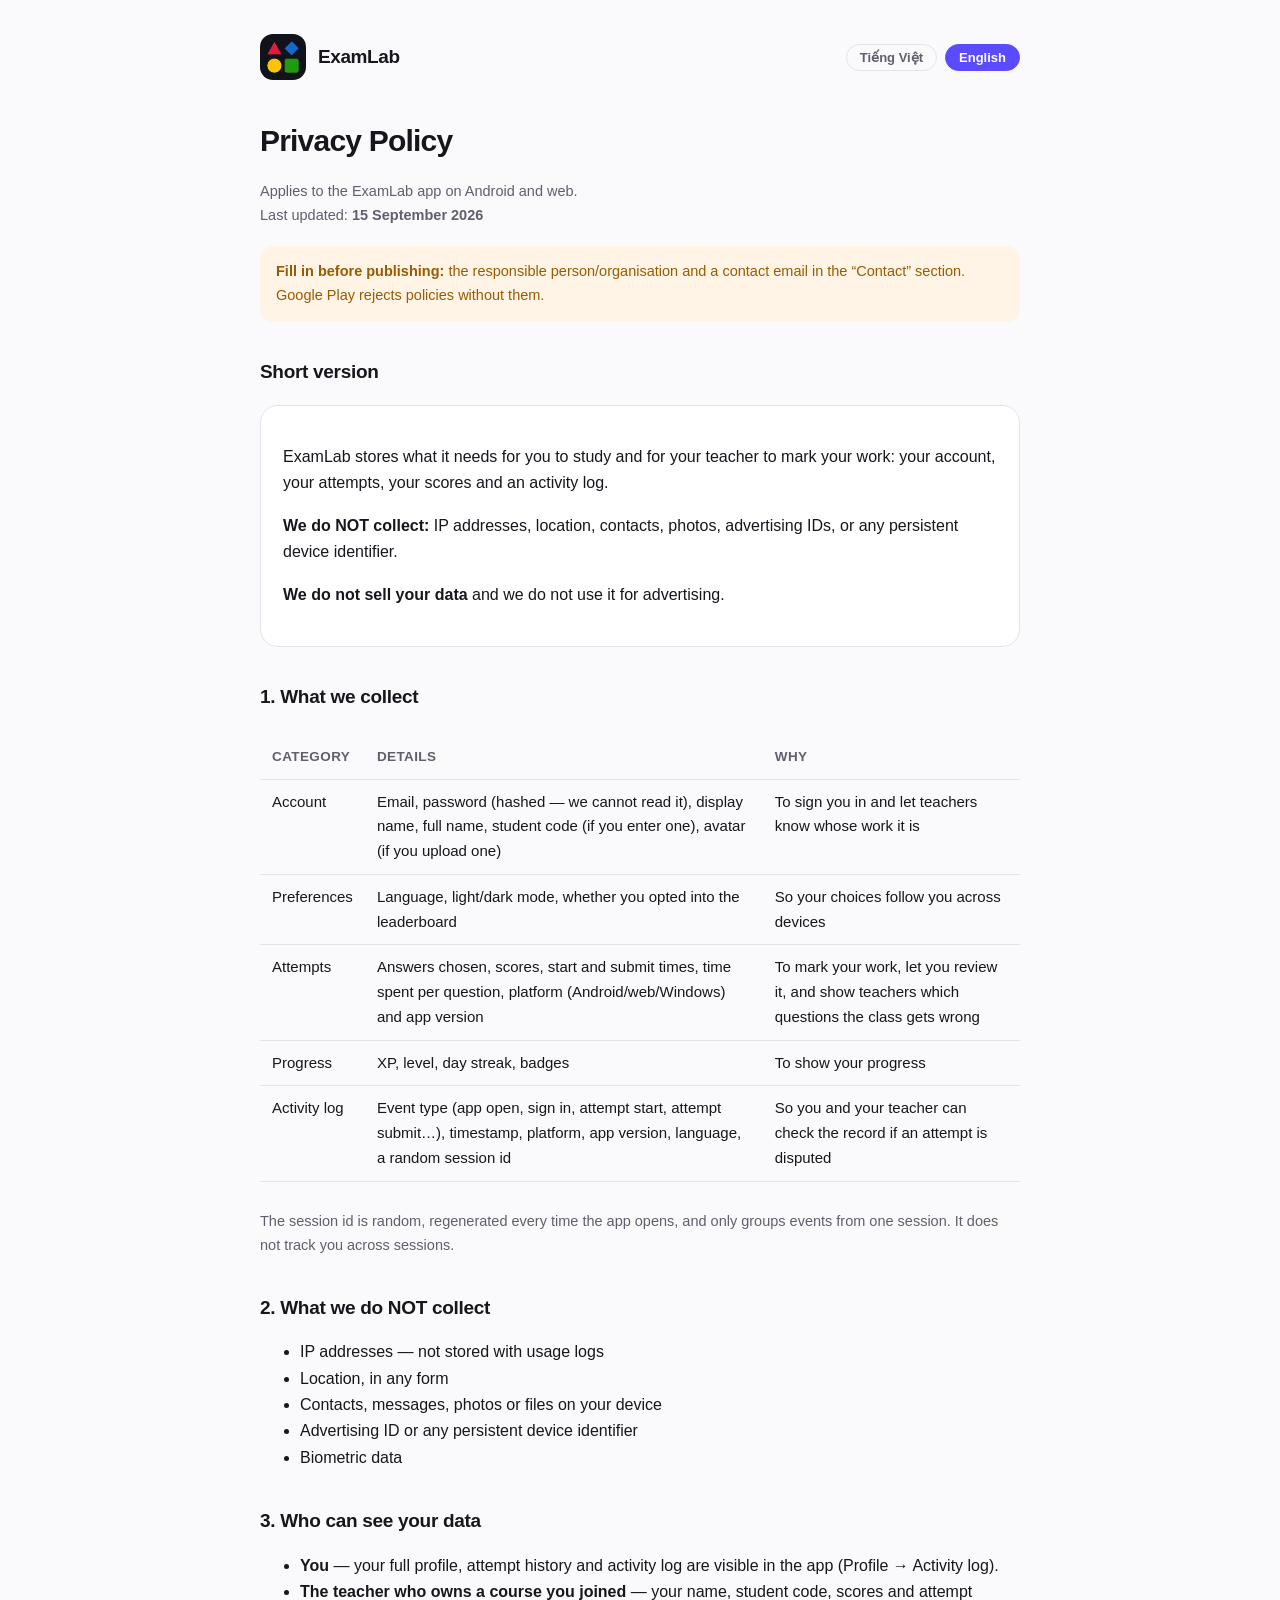
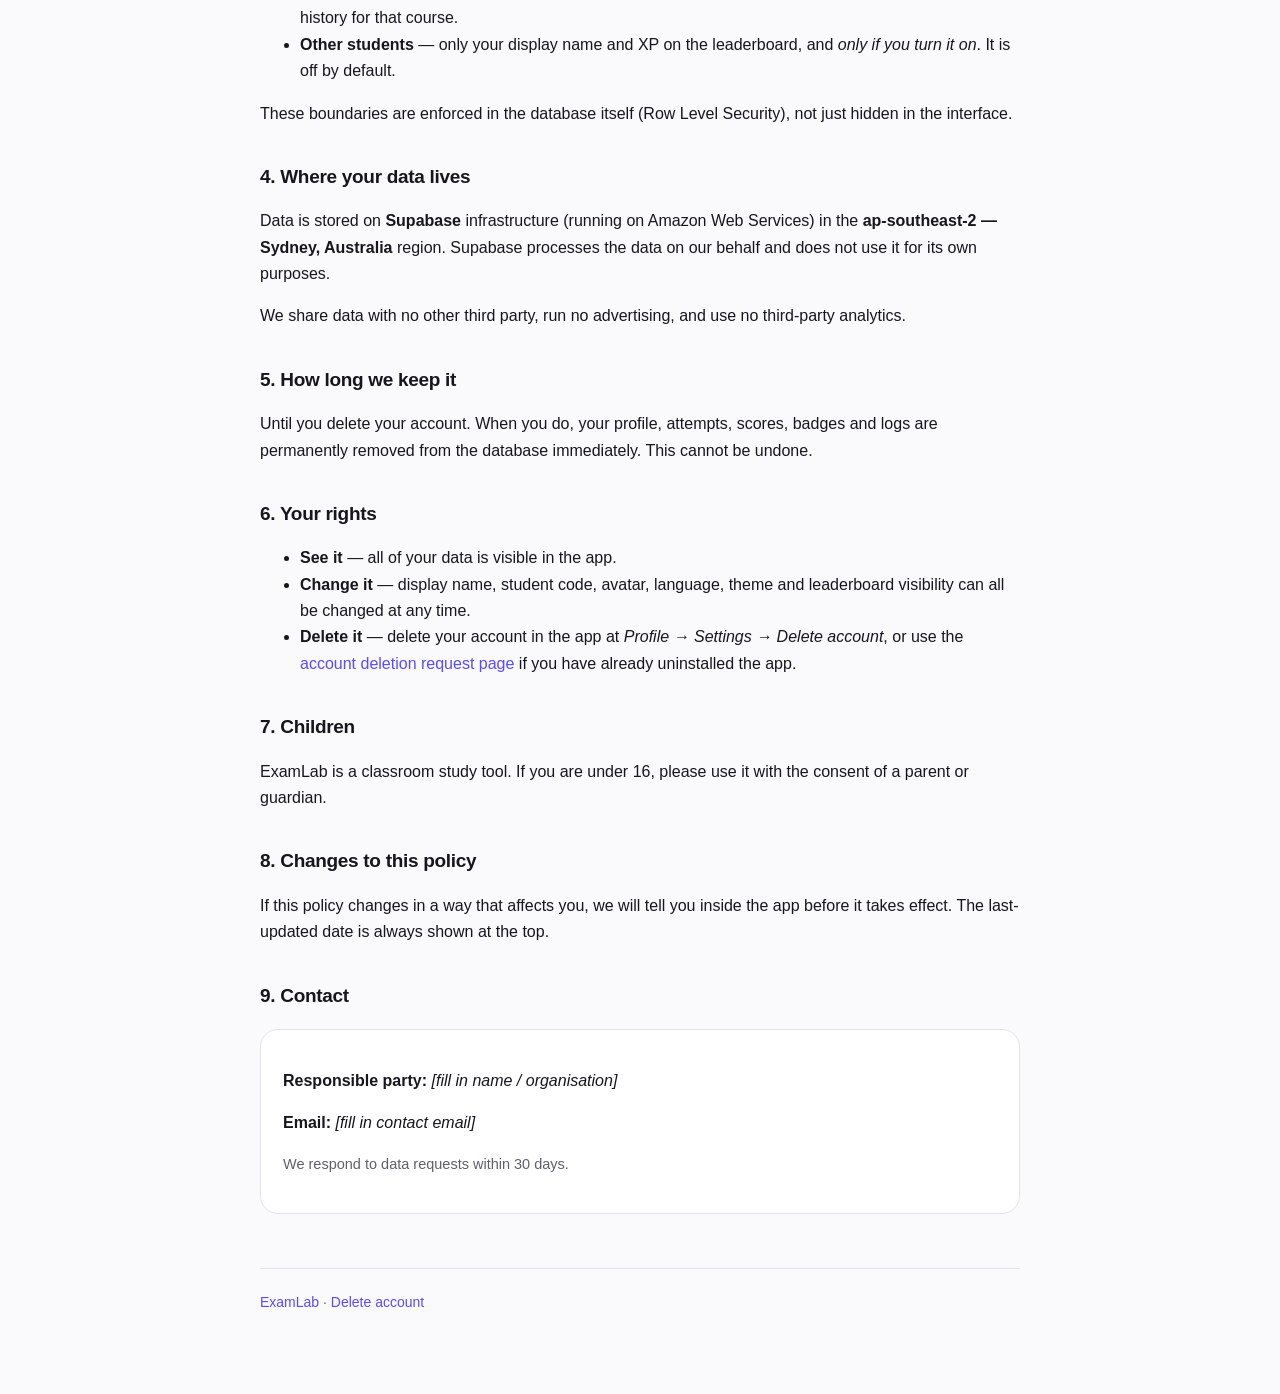
==== privacy.html @ 7a6a3266 "Build từ mittohoa/EXAM-lab@da95bce" ====
<!doctype html>
<html lang="vi">
<head>
<meta charset="utf-8">
<meta name="viewport" content="width=device-width, initial-scale=1">
<title>Chính sách quyền riêng tư — ExamLab</title>
  <link rel="icon" type="image/png" href="favicon.png">
  <link rel="apple-touch-icon" href="apple-touch-icon.png">
  <meta name="theme-color" content="#12121A">

  <meta property="og:title" content="ExamLab — Luyện đề trắc nghiệm">
  <meta property="og:description" content="Nhiều khoá học, nhiều mức độ. Làm bài trên điện thoại hoặc trình duyệt, có chế độ ngoại tuyến.">
  <meta property="og:image" content="https://mittohoa.github.io/examlab-web/og-image.png">
  <meta property="og:type" content="website">
  <meta name="twitter:card" content="summary_large_image">
  <link rel="stylesheet" href="style.css">
</head>
<body>
<div class="wrap">

<header>
  <img class="logo" src="apple-touch-icon.png" alt="ExamLab" width="46" height="46">
  <div class="name">ExamLab</div>
  <div class="lang">
    <button onclick="setLang('vi')" aria-pressed="true" id="b-vi">Tiếng Việt</button>
    <button onclick="setLang('en')" aria-pressed="false" id="b-en">English</button>
  </div>
</header>

<!-- ============================ TIẾNG VIỆT ============================ -->
<div lang="vi">

<h1>Chính sách quyền riêng tư</h1>
<p class="muted">Áp dụng cho ứng dụng ExamLab trên Android và web.<br>
Cập nhật lần cuối: <strong>15/09/2026</strong></p>

<div class="notice">
  <strong>Cần điền trước khi phát hành:</strong> tên đơn vị/cá nhân chịu trách nhiệm
  và email liên hệ ở mục “Liên hệ” cuối trang. Google Play sẽ từ chối nếu thiếu.
</div>

<h2>Tóm tắt ngắn</h2>
<div class="card">
  <p>ExamLab lưu những gì cần để bạn học và để giảng viên chấm bài: tài khoản, bài
  làm, điểm số và nhật ký truy cập.</p>
  <p><strong>Chúng tôi KHÔNG thu thập:</strong> địa chỉ IP, vị trí, danh bạ, ảnh,
  mã quảng cáo, hay bất kỳ mã định danh thiết bị bền vững nào.</p>
  <p><strong>Chúng tôi KHÔNG bán dữ liệu</strong> và không dùng dữ liệu của bạn cho
  quảng cáo.</p>
</div>

<h2>1. Dữ liệu chúng tôi thu thập</h2>

<div class="table-scroll">
<table>
  <tr><th>Nhóm</th><th>Cụ thể</th><th>Vì sao cần</th></tr>
  <tr>
    <td>Tài khoản</td>
    <td>Email, mật khẩu (đã băm, chúng tôi không đọc được), tên hiển thị,
        họ tên, mã học viên (nếu bạn nhập), ảnh đại diện (nếu bạn tải lên)</td>
    <td>Để đăng nhập và để giảng viên biết bài của ai</td>
  </tr>
  <tr>
    <td>Tuỳ chọn hiển thị</td>
    <td>Ngôn ngữ, chế độ sáng/tối, việc bạn có bật bảng xếp hạng hay không</td>
    <td>Để giữ nguyên lựa chọn khi bạn đổi thiết bị</td>
  </tr>
  <tr>
    <td>Bài làm</td>
    <td>Đáp án đã chọn, điểm, thời điểm bắt đầu và nộp, thời gian làm từng câu,
        nền tảng (Android/web/Windows) và phiên bản ứng dụng</td>
    <td>Để chấm điểm, cho bạn xem lại, và để giảng viên biết câu nào cả lớp hay sai</td>
  </tr>
  <tr>
    <td>Thành tích</td>
    <td>Điểm kinh nghiệm, cấp độ, chuỗi ngày học, huy hiệu</td>
    <td>Để hiển thị tiến bộ của bạn</td>
  </tr>
  <tr>
    <td>Nhật ký truy cập</td>
    <td>Loại sự kiện (mở ứng dụng, đăng nhập, bắt đầu làm bài, nộp bài…), thời điểm,
        nền tảng, phiên bản ứng dụng, ngôn ngữ, mã phiên ngẫu nhiên</td>
    <td>Để bạn và giảng viên đối chiếu khi có tranh chấp về bài làm</td>
  </tr>
</table>
</div>

<p class="muted">Mã phiên là chuỗi ngẫu nhiên sinh mới mỗi lần mở ứng dụng, chỉ dùng
để gom các sự kiện của cùng một lần sử dụng. Nó không theo dõi bạn giữa các lần mở.</p>

<h2>2. Dữ liệu chúng tôi KHÔNG thu thập</h2>
<ul>
  <li>Địa chỉ IP — không được lưu cùng nhật ký sử dụng</li>
  <li>Vị trí địa lý dưới mọi hình thức</li>
  <li>Danh bạ, tin nhắn, ảnh, tệp trên máy bạn</li>
  <li>Mã quảng cáo (Advertising ID) hay mã định danh thiết bị bền vững</li>
  <li>Dữ liệu sinh trắc học</li>
</ul>

<h2>3. Ai nhìn thấy dữ liệu của bạn</h2>
<ul>
  <li><strong>Bạn</strong> — xem được toàn bộ hồ sơ, lịch sử làm bài và nhật ký
      truy cập của chính mình ngay trong ứng dụng (Cá nhân → Nhật ký truy cập).</li>
  <li><strong>Giảng viên phụ trách khoá học bạn tham gia</strong> — xem được tên,
      mã học viên, điểm và lịch sử làm bài của bạn trong khoá đó.</li>
  <li><strong>Học viên khác</strong> — chỉ thấy tên hiển thị và điểm kinh nghiệm của
      bạn trên bảng xếp hạng, và <em>chỉ khi bạn tự bật</em>. Mặc định bảng xếp hạng
      là tắt.</li>
</ul>
<p>Việc phân quyền này được thực thi ở tầng cơ sở dữ liệu (Row Level Security), không
phải chỉ ẩn trên giao diện.</p>

<h2>4. Nơi dữ liệu được lưu</h2>
<p>Dữ liệu lưu trên hạ tầng của <strong>Supabase</strong> (chạy trên Amazon Web
Services), khu vực <strong>ap-southeast-2 — Sydney, Úc</strong>. Supabase xử lý dữ
liệu thay mặt chúng tôi và không dùng cho mục đích riêng.</p>
<p>Chúng tôi không chuyển dữ liệu cho bên thứ ba nào khác, không dùng dịch vụ quảng
cáo, không dùng công cụ phân tích của bên thứ ba.</p>

<h2>5. Dữ liệu được giữ bao lâu</h2>
<p>Dữ liệu được giữ cho tới khi bạn xoá tài khoản. Khi bạn xoá, toàn bộ hồ sơ, bài
làm, điểm số, huy hiệu và nhật ký của bạn bị xoá vĩnh viễn khỏi cơ sở dữ liệu ngay
lập tức. Thao tác này không thể hoàn tác.</p>

<h2>6. Quyền của bạn</h2>
<ul>
  <li><strong>Xem</strong> — toàn bộ dữ liệu của bạn hiển thị trong ứng dụng.</li>
  <li><strong>Sửa</strong> — tên hiển thị, mã học viên, ảnh đại diện, ngôn ngữ, giao
      diện và việc hiện/ẩn trên bảng xếp hạng đều đổi được bất cứ lúc nào.</li>
  <li><strong>Xoá</strong> — xoá tài khoản ngay trong ứng dụng tại
      <em>Cá nhân → Cài đặt → Xoá tài khoản</em>, hoặc qua
      <a href="delete-account.html">trang yêu cầu xoá tài khoản</a> nếu bạn đã gỡ
      ứng dụng.</li>
</ul>

<h2>7. Trẻ em</h2>
<p>ExamLab là công cụ học tập dùng trong lớp. Nếu bạn dưới 16 tuổi, hãy dùng ứng dụng
với sự đồng ý của cha mẹ hoặc người giám hộ.</p>

<h2>8. Thay đổi chính sách</h2>
<p>Nếu chính sách này thay đổi theo hướng ảnh hưởng tới bạn, chúng tôi sẽ thông báo
trong ứng dụng trước khi áp dụng. Ngày cập nhật luôn hiển thị ở đầu trang.</p>

<h2>9. Liên hệ</h2>
<div class="card">
  <p><strong>Đơn vị chịu trách nhiệm:</strong> <em>[cần điền tên cá nhân/đơn vị]</em></p>
  <p><strong>Email:</strong> <em>[cần điền email liên hệ]</em></p>
  <p class="muted">Chúng tôi trả lời yêu cầu liên quan tới dữ liệu cá nhân trong
  vòng 30 ngày.</p>
</div>

</div>

<!-- ============================== ENGLISH ============================== -->
<div lang="en">

<h1>Privacy Policy</h1>
<p class="muted">Applies to the ExamLab app on Android and web.<br>
Last updated: <strong>15 September 2026</strong></p>

<div class="notice">
  <strong>Fill in before publishing:</strong> the responsible person/organisation and
  a contact email in the “Contact” section. Google Play rejects policies without them.
</div>

<h2>Short version</h2>
<div class="card">
  <p>ExamLab stores what it needs for you to study and for your teacher to mark your
  work: your account, your attempts, your scores and an activity log.</p>
  <p><strong>We do NOT collect:</strong> IP addresses, location, contacts, photos,
  advertising IDs, or any persistent device identifier.</p>
  <p><strong>We do not sell your data</strong> and we do not use it for advertising.</p>
</div>

<h2>1. What we collect</h2>
<div class="table-scroll">
<table>
  <tr><th>Category</th><th>Details</th><th>Why</th></tr>
  <tr>
    <td>Account</td>
    <td>Email, password (hashed — we cannot read it), display name, full name,
        student code (if you enter one), avatar (if you upload one)</td>
    <td>To sign you in and let teachers know whose work it is</td>
  </tr>
  <tr>
    <td>Preferences</td>
    <td>Language, light/dark mode, whether you opted into the leaderboard</td>
    <td>So your choices follow you across devices</td>
  </tr>
  <tr>
    <td>Attempts</td>
    <td>Answers chosen, scores, start and submit times, time spent per question,
        platform (Android/web/Windows) and app version</td>
    <td>To mark your work, let you review it, and show teachers which questions the
        class gets wrong</td>
  </tr>
  <tr>
    <td>Progress</td>
    <td>XP, level, day streak, badges</td>
    <td>To show your progress</td>
  </tr>
  <tr>
    <td>Activity log</td>
    <td>Event type (app open, sign in, attempt start, attempt submit…), timestamp,
        platform, app version, language, a random session id</td>
    <td>So you and your teacher can check the record if an attempt is disputed</td>
  </tr>
</table>
</div>

<p class="muted">The session id is random, regenerated every time the app opens, and
only groups events from one session. It does not track you across sessions.</p>

<h2>2. What we do NOT collect</h2>
<ul>
  <li>IP addresses — not stored with usage logs</li>
  <li>Location, in any form</li>
  <li>Contacts, messages, photos or files on your device</li>
  <li>Advertising ID or any persistent device identifier</li>
  <li>Biometric data</li>
</ul>

<h2>3. Who can see your data</h2>
<ul>
  <li><strong>You</strong> — your full profile, attempt history and activity log are
      visible in the app (Profile → Activity log).</li>
  <li><strong>The teacher who owns a course you joined</strong> — your name, student
      code, scores and attempt history for that course.</li>
  <li><strong>Other students</strong> — only your display name and XP on the
      leaderboard, and <em>only if you turn it on</em>. It is off by default.</li>
</ul>
<p>These boundaries are enforced in the database itself (Row Level Security), not just
hidden in the interface.</p>

<h2>4. Where your data lives</h2>
<p>Data is stored on <strong>Supabase</strong> infrastructure (running on Amazon Web
Services) in the <strong>ap-southeast-2 — Sydney, Australia</strong> region. Supabase
processes the data on our behalf and does not use it for its own purposes.</p>
<p>We share data with no other third party, run no advertising, and use no third-party
analytics.</p>

<h2>5. How long we keep it</h2>
<p>Until you delete your account. When you do, your profile, attempts, scores, badges
and logs are permanently removed from the database immediately. This cannot be undone.</p>

<h2>6. Your rights</h2>
<ul>
  <li><strong>See it</strong> — all of your data is visible in the app.</li>
  <li><strong>Change it</strong> — display name, student code, avatar, language, theme
      and leaderboard visibility can all be changed at any time.</li>
  <li><strong>Delete it</strong> — delete your account in the app at
      <em>Profile → Settings → Delete account</em>, or use the
      <a href="delete-account.html">account deletion request page</a> if you have
      already uninstalled the app.</li>
</ul>

<h2>7. Children</h2>
<p>ExamLab is a classroom study tool. If you are under 16, please use it with the
consent of a parent or guardian.</p>

<h2>8. Changes to this policy</h2>
<p>If this policy changes in a way that affects you, we will tell you inside the app
before it takes effect. The last-updated date is always shown at the top.</p>

<h2>9. Contact</h2>
<div class="card">
  <p><strong>Responsible party:</strong> <em>[fill in name / organisation]</em></p>
  <p><strong>Email:</strong> <em>[fill in contact email]</em></p>
  <p class="muted">We respond to data requests within 30 days.</p>
</div>

</div>

<footer>
  <a href="index.html">ExamLab</a> ·
  <a href="delete-account.html" id="f-del">Xoá tài khoản</a>
</footer>

</div>

<script>
function setLang(code) {
  document.body.classList.toggle('en', code === 'en');
  document.documentElement.lang = code;
  document.getElementById('b-vi').setAttribute('aria-pressed', code === 'vi');
  document.getElementById('b-en').setAttribute('aria-pressed', code === 'en');
  document.getElementById('f-del').textContent =
    code === 'en' ? 'Delete account' : 'Xoá tài khoản';
  try { localStorage.setItem('examlab-lang', code); } catch (e) {}
}
// Nhớ lựa chọn ngôn ngữ giữa các trang; mặc định theo ngôn ngữ trình duyệt.
try {
  var saved = localStorage.getItem('examlab-lang');
  setLang(saved ? saved : ((navigator.language || '').indexOf('vi') === 0 ? 'vi' : 'en'));
} catch (e) { setLang('vi'); }
</script>

</body>
</html>
---- style.css ----
/* ExamLab — trang tĩnh phát hành kèm app trên GitHub Pages.
   Dùng lại bảng màu của app để hai bên trông cùng một sản phẩm. */

:root {
  --seed: #5a4bff;
  --bg: #fafafc;
  --surface: #ffffff;
  --text: #16161d;
  --muted: #5f5f6e;
  --border: #e3e3ea;
  --warn-bg: #fff4e5;
  --warn-fg: #9a5b00;
  --radius: 18px;
}

@media (prefers-color-scheme: dark) {
  :root {
    --bg: #101014;
    --surface: #17171d;
    --text: #f2f2f5;
    --muted: #a0a0b0;
    --border: #2a2a33;
    --warn-bg: #3a2a10;
    --warn-fg: #ffc46b;
  }
}

* { box-sizing: border-box; }

body {
  margin: 0;
  padding: 0 20px 80px;
  background: var(--bg);
  color: var(--text);
  font: 16px/1.65 -apple-system, BlinkMacSystemFont, "Segoe UI", Roboto,
        "Helvetica Neue", Arial, sans-serif;
  -webkit-font-smoothing: antialiased;
}

.wrap { max-width: 760px; margin: 0 auto; }

header {
  display: flex;
  align-items: center;
  gap: 12px;
  padding: 34px 0 26px;
}

.logo {
  width: 46px; height: 46px;
  border-radius: 13px;
  display: block;
}

header .name { font-weight: 800; font-size: 19px; letter-spacing: -0.4px; }

h1 { font-size: 30px; letter-spacing: -0.8px; margin: 10px 0 6px; }
h2 { font-size: 19px; letter-spacing: -0.3px; margin: 34px 0 10px; }
h3 { font-size: 16px; margin: 22px 0 6px; }

p, li { color: var(--text); }
.muted { color: var(--muted); font-size: 14.5px; }

a { color: var(--seed); text-decoration: none; }
a:hover { text-decoration: underline; }

.card {
  background: var(--surface);
  border: 1px solid var(--border);
  border-radius: var(--radius);
  padding: 22px;
  margin: 18px 0;
}

.notice {
  background: var(--warn-bg);
  color: var(--warn-fg);
  border-radius: 12px;
  padding: 14px 16px;
  font-size: 14.5px;
  margin: 18px 0;
}

table { width: 100%; border-collapse: collapse; margin: 14px 0; font-size: 15px; }
th, td { text-align: left; padding: 10px 12px; border-bottom: 1px solid var(--border); vertical-align: top; }
th { font-weight: 700; font-size: 13.5px; text-transform: uppercase; letter-spacing: 0.4px; color: var(--muted); }

/* Bảng dữ liệu dài hơn màn hình điện thoại phải cuộn trong khung của nó,
   không được đẩy cả trang trôi ngang. */
.table-scroll { overflow-x: auto; }

code {
  background: var(--bg);
  border: 1px solid var(--border);
  border-radius: 6px;
  padding: 1px 6px;
  font-size: 14px;
}

.btn {
  display: inline-block;
  background: var(--seed);
  color: #fff;
  border-radius: 12px;
  padding: 13px 22px;
  font-weight: 700;
  border: none;
  cursor: pointer;
  font-size: 15px;
}
.btn:hover { text-decoration: none; opacity: 0.92; }
.btn.secondary { background: transparent; color: var(--text); border: 1px solid var(--border); }
.btn.danger { background: #e5484d; }

.lang { display: flex; gap: 8px; margin-left: auto; }
.lang button {
  background: transparent; border: 1px solid var(--border); color: var(--muted);
  border-radius: 999px; padding: 5px 13px; cursor: pointer; font-size: 13px; font-weight: 600;
}
.lang button[aria-pressed="true"] { background: var(--seed); color: #fff; border-color: var(--seed); }

/* Bộ chuyển ngôn ngữ.
   Phải giới hạn trong .wrap: script cũng đặt lang cho thẻ <html>, nên luật
   [lang="en"] không giới hạn sẽ khớp luôn <html> và ẩn sạch cả trang.
   Dùng `revert` thay vì `block` để span/li/td giữ đúng kiểu hiển thị gốc. */
.wrap [lang="en"] { display: none; }
body.en .wrap [lang="vi"] { display: none; }
body.en .wrap [lang="en"] { display: revert; }

footer {
  margin-top: 54px; padding-top: 22px;
  border-top: 1px solid var(--border);
  color: var(--muted); font-size: 14px;
}
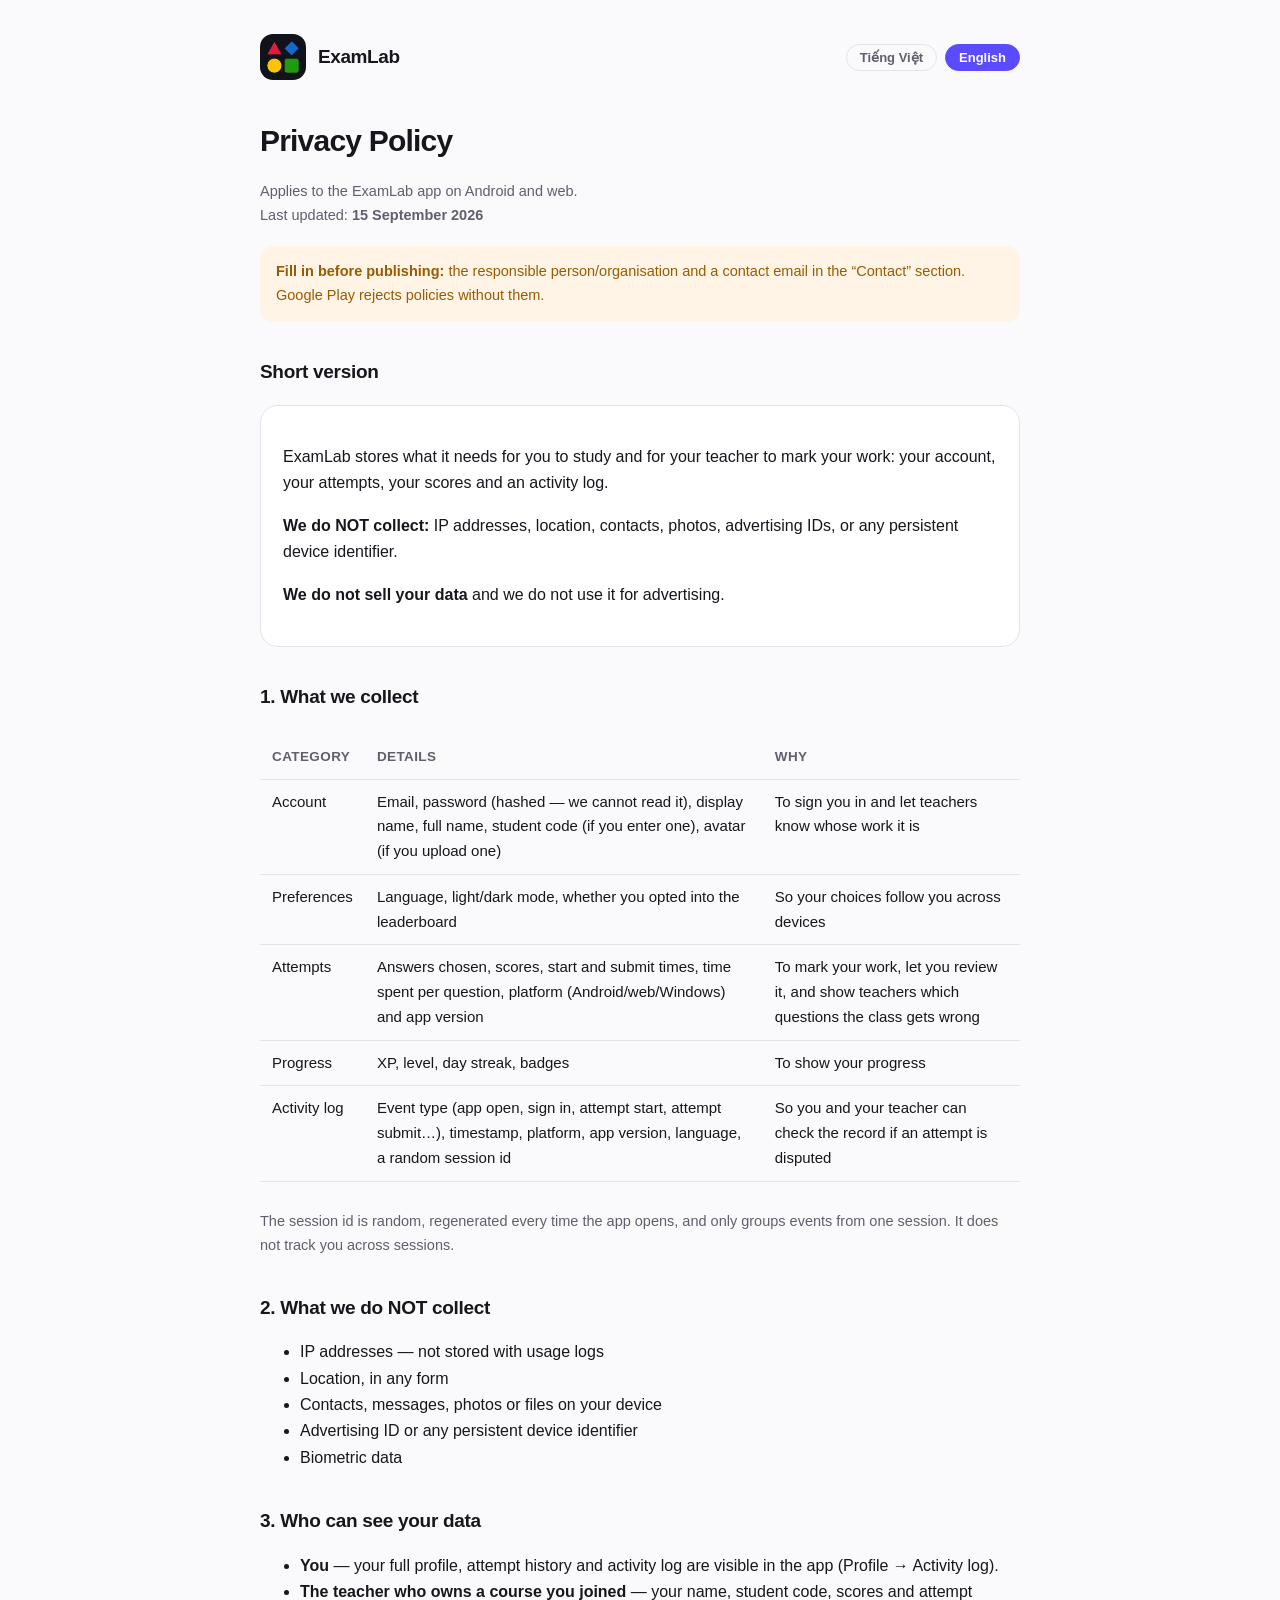
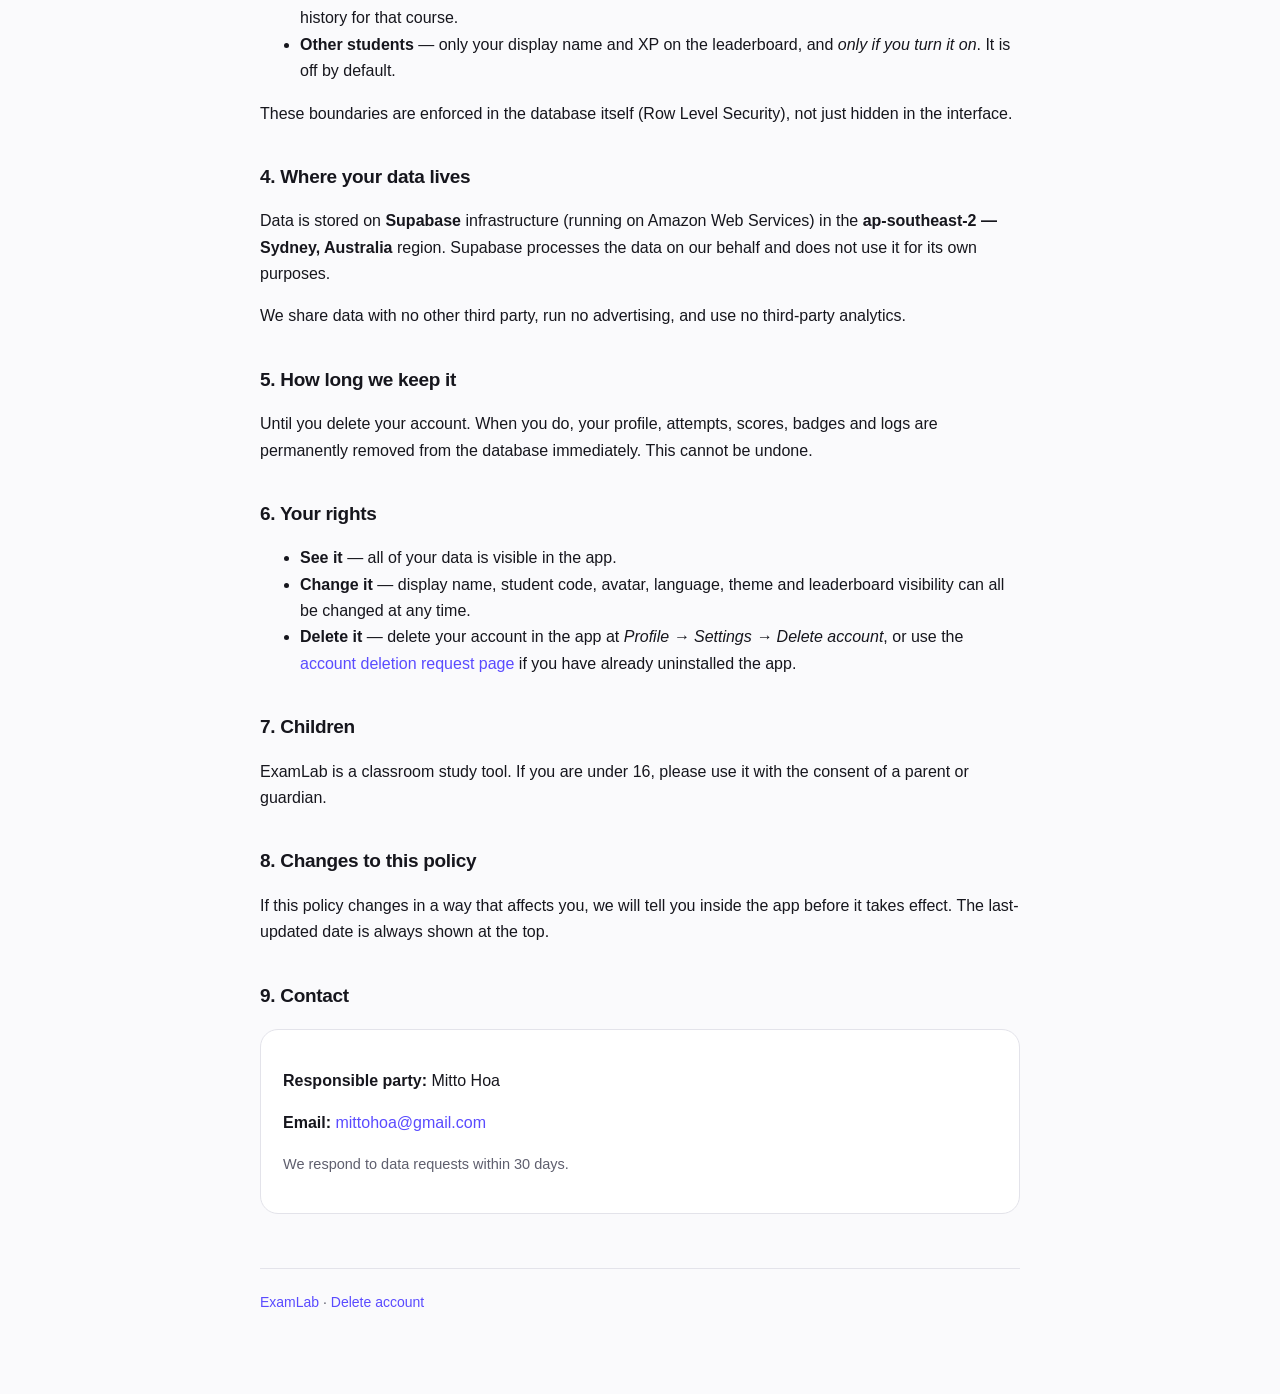
==== commit af568d4f: "Điền thông tin liên hệ vào trang pháp lý Google Play bắt trang chính sách phải nêu rõ đơn vị chịu tr" ====
--- a/privacy.html
+++ b/privacy.html
@@ -34,11 +34,6 @@
 <p class="muted">Áp dụng cho ứng dụng ExamLab trên Android và web.<br>
 Cập nhật lần cuối: <strong>15/09/2026</strong></p>
 
-<div class="notice">
-  <strong>Cần điền trước khi phát hành:</strong> tên đơn vị/cá nhân chịu trách nhiệm
-  và email liên hệ ở mục “Liên hệ” cuối trang. Google Play sẽ từ chối nếu thiếu.
-</div>
-
 <h2>Tóm tắt ngắn</h2>
 <div class="card">
   <p>ExamLab lưu những gì cần để bạn học và để giảng viên chấm bài: tài khoản, bài
@@ -143,8 +138,8 @@
 
 <h2>9. Liên hệ</h2>
 <div class="card">
-  <p><strong>Đơn vị chịu trách nhiệm:</strong> <em>[cần điền tên cá nhân/đơn vị]</em></p>
-  <p><strong>Email:</strong> <em>[cần điền email liên hệ]</em></p>
+  <p><strong>Đơn vị chịu trách nhiệm:</strong> Mitto Hoa</p>
+  <p><strong>Email:</strong> <a href="mailto:mittohoa@gmail.com">mittohoa@gmail.com</a></p>
   <p class="muted">Chúng tôi trả lời yêu cầu liên quan tới dữ liệu cá nhân trong
   vòng 30 ngày.</p>
 </div>
@@ -264,8 +259,8 @@
 
 <h2>9. Contact</h2>
 <div class="card">
-  <p><strong>Responsible party:</strong> <em>[fill in name / organisation]</em></p>
-  <p><strong>Email:</strong> <em>[fill in contact email]</em></p>
+  <p><strong>Responsible party:</strong> Mitto Hoa</p>
+  <p><strong>Email:</strong> <a href="mailto:mittohoa@gmail.com">mittohoa@gmail.com</a></p>
   <p class="muted">We respond to data requests within 30 days.</p>
 </div>
 
